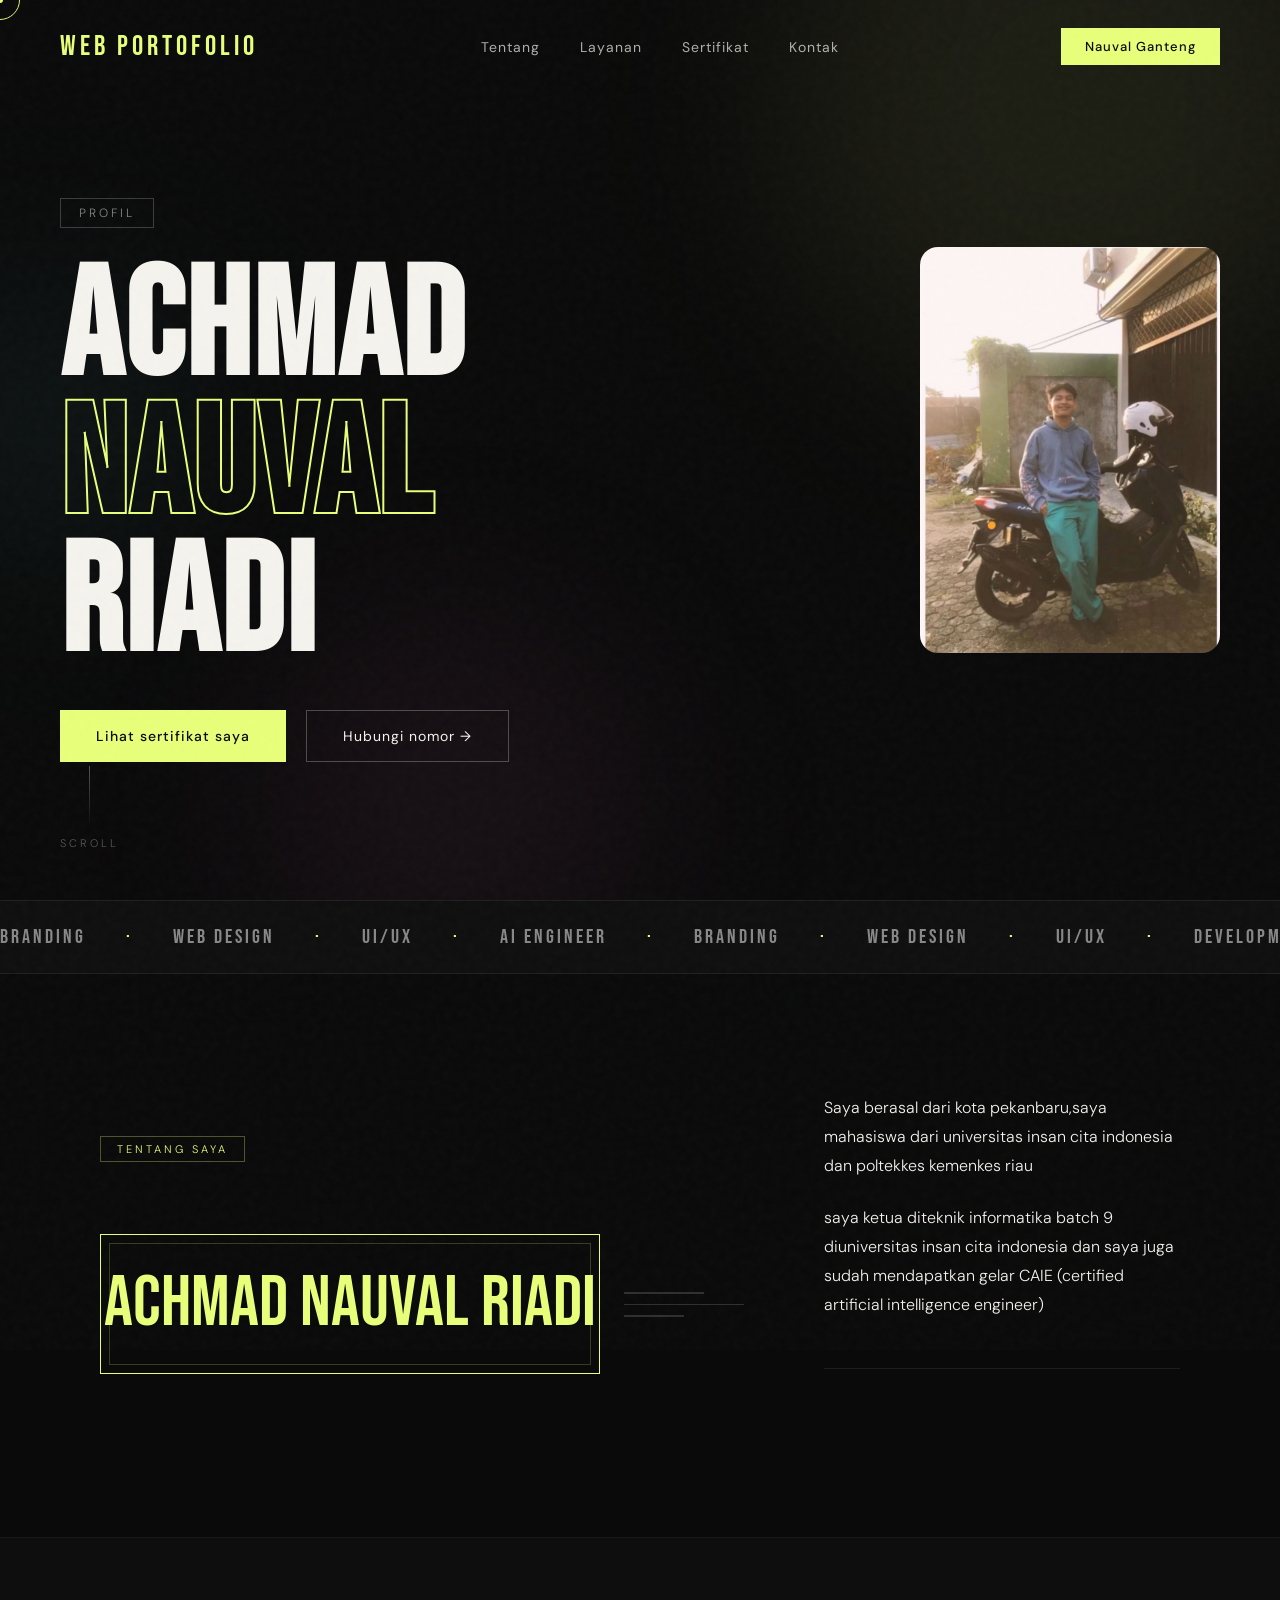
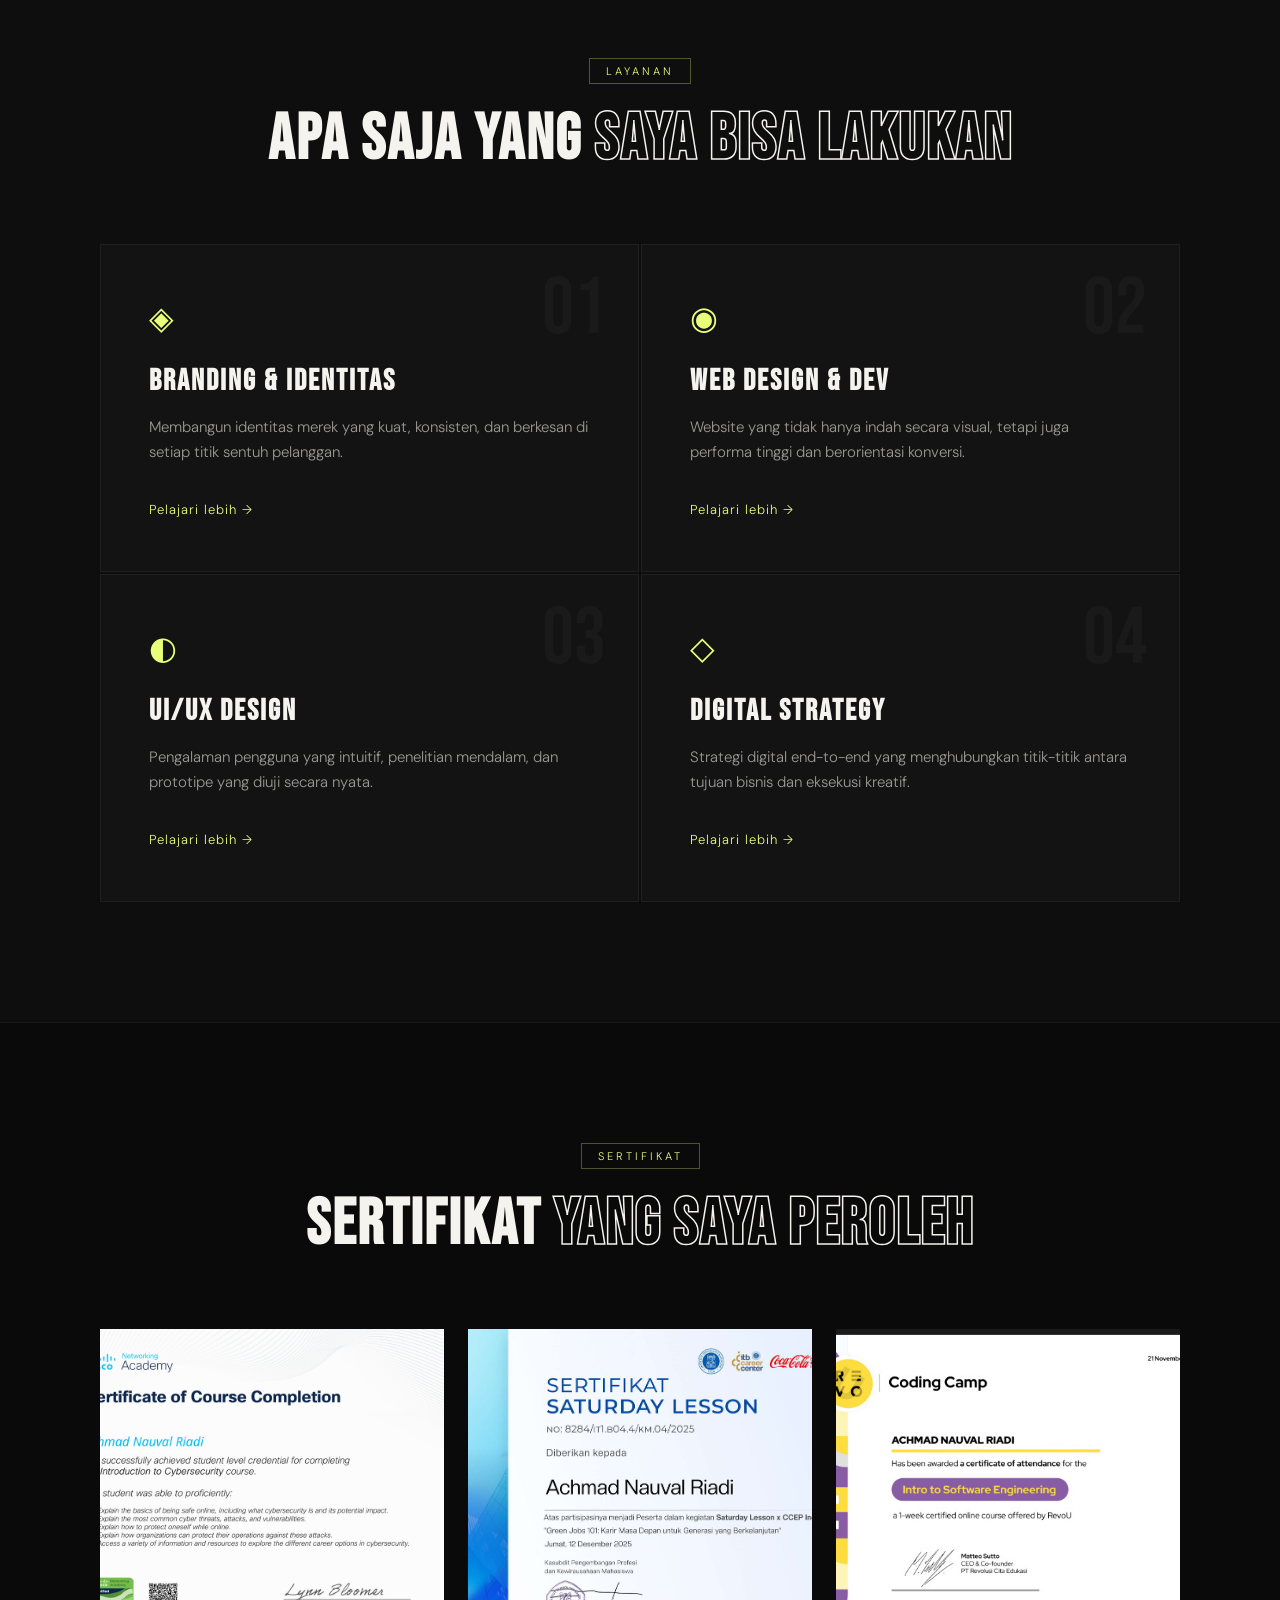
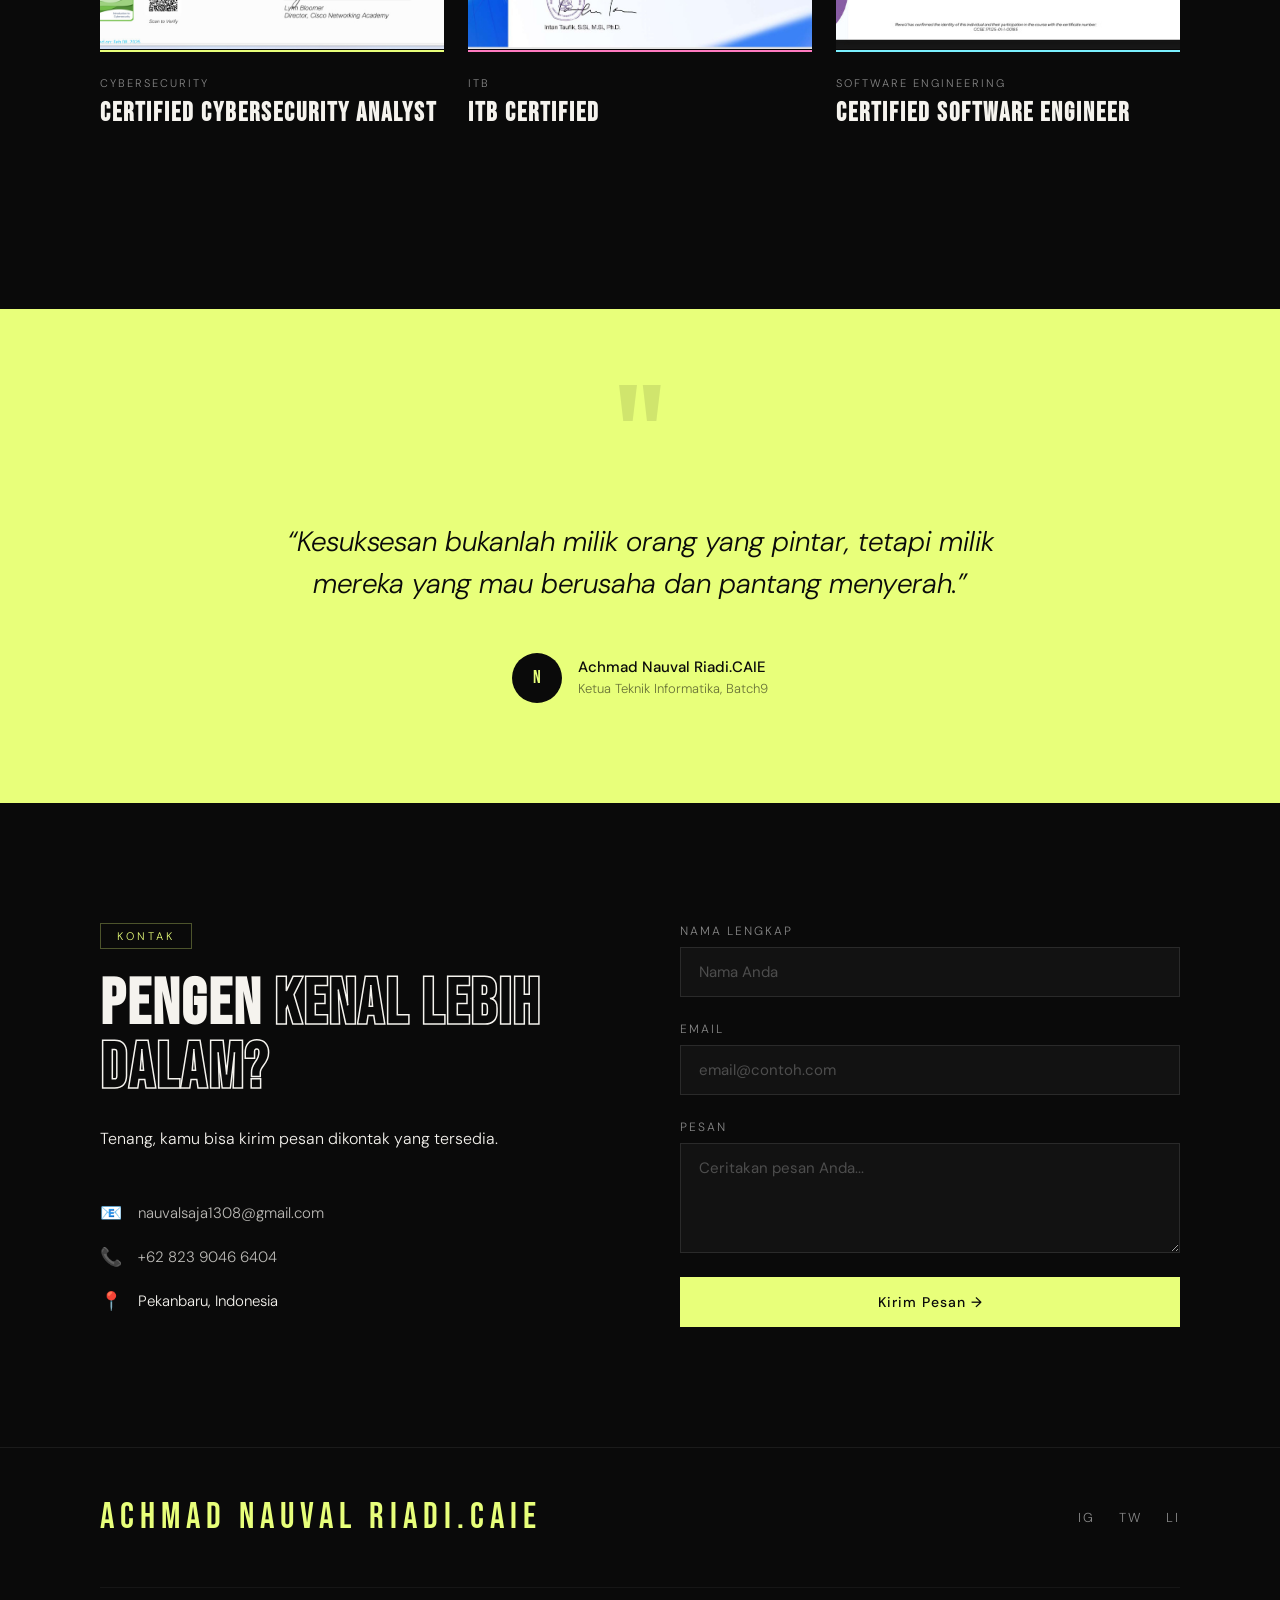
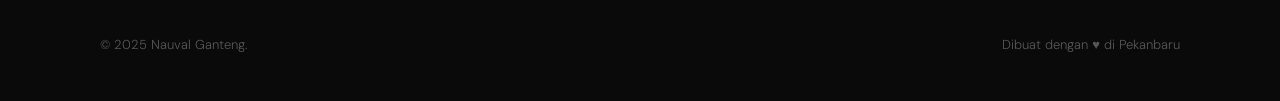
==== indext.html @ 3411b2d3 "first commit" ====
<!DOCTYPE html>
<html lang="id">
<head>
  <meta charset="UTF-8" />
  <meta name="viewport" content="width=device-width, initial-scale=1.0" />
  <title>WEB PORTOFOLIO </title>
  <link rel="stylesheet" href="style.css" />
  <link rel="preconnect" href="https://fonts.googleapis.com" />
  <link href="https://fonts.googleapis.com/css2?family=Bebas+Neue&family=DM+Sans:ital,wght@0,300;0,400;0,500;1,300&display=swap" rel="stylesheet" />
</head>
<body>

  <!-- Custom Cursor -->
  <div class="cursor" id="cursor"></div>
  <div class="cursor-dot" id="cursorDot"></div>

  <!-- Noise Overlay -->
  <div class="noise"></div>

  <!-- Navigation -->
  <nav class="nav" id="nav">
    <div class="nav-logo">WEB PORTOFOLIO</div>
    <ul class="nav-links">
      <li><a href="#about">Tentang</a></li>
      <li><a href="#services">Layanan</a></li>
      <li><a href="#work">Sertifikat</a></li>
      <li><a href="#contact">Kontak</a></li>
    </ul>
    <button class="nav-cta">Nauval Ganteng</button>
    <div class="hamburger" id="hamburger">
      <span></span><span></span>
    </div>
  </nav>

  <!-- Mobile Menu -->
  <div class="mobile-menu" id="mobileMenu">
    <ul>
      <li><a href="#about">Tentang</a></li>
      <li><a href="#services">Layanan</a></li>
      <li><a href="#work">sertifikat</a></li>
      <li><a href="#contact">Kontak</a></li>
    </ul>
  </div>

  <!-- Hero -->
  <section class="hero" id="hero">
    <div class="hero-bg">
      <div class="orb orb1"></div>
      <div class="orb orb2"></div>
      <div class="orb orb3"></div>
    </div>
    <img src="Images/Achmad Nauval Riadi.jpg" alt="Achmad Nauval Riadi" class="img-Right" height="200" />
    <div class="hero-content">
      <div class="hero-tag reveal">Profil</div>
      <h1 class="hero-title">
        <span class="line reveal">Achmad</span>
        <span class="line reveal delay-1 accent-outline">Nauval</span>
        <span class="line reveal delay-2 ">Riadi</span>
      </h1>
      <div class="hero-actions reveal delay-4">
        <button class="btn-primary" onclick="scrollToSection('work')">Lihat sertifikat saya</button>
        <button class="btn-ghost" onclick="scrollToSection('contact')">Hubungi nomor →</button>
      </div>
    </div>
    <div class="hero-scroll">
      <div class="scroll-line"></div>
      <span>Scroll</span>
    </div>
    </div>
  </section>

  <!-- Marquee -->
  <div class="marquee-section">
    <div class="marquee-track">
      <span>Branding</span><span>·</span>
      <span>Web Design</span><span>·</span>
      <span>UI/UX</span><span>·</span>
      <span>AI ENGINEER</span><span>·</span>
      <span>Branding</span><span>·</span>
      <span>Web Design</span><span>·</span>
      <span>UI/UX</span><span>·</span>
      <span>Development</span><span>·</span>
      <span>Branding</span><span>·</span>
      <span>Web Design</span><span>·</span>
      <span>UI/UX</span><span>·</span>
      <span>AI ENGINEER</span><span>·</span>
      <span>Branding</span><span>·</span>
      <span>Web Design</span><span>·</span>
      <span>UI/UX</span><span>·</span>
      <span>Development</span><span>·</span>
      <span>Branding</span><span>·</span>
      <span>Web Design</span><span>·</span>
      <span>UI/UX</span><span>·</span>
      <span>AI ENGINEER</span><span>·</span>
    </div>
  </div>

  <!-- About -->
  <section class="about" id="about">
    <div class="container">
      <div class="about-grid">
        <div class="about-left">
          <div class="section-tag reveal">Tentang Saya</div>
          <div class="about-visual reveal">
            <div class="visual-box">
              <div class="visual-inner">
                <span>Achmad Nauval Riadi</span>
              </div>
            </div>
            <div class="visual-lines">
              <div class="vline"></div>
              <div class="vline"></div>
              <div class="vline"></div>
            </div>
          </div>
        </div>
        <div class="about-right">
          <p class="about-text reveal">Saya berasal dari kota pekanbaru,saya mahasiswa dari universitas insan cita indonesia dan poltekkes kemenkes riau</p>
          <p class="about-text reveal delay-1">saya ketua diteknik informatika batch 9 diuniversitas insan cita indonesia dan saya juga sudah mendapatkan gelar  CAIE (certified artificial intelligence engineer)</p>
          <div class="about-stats reveal delay-2">
            <div class="stat">
            </div>
          </div>
        </div>
      </div>
    </div>
  </section>

  <!-- Services -->
  <section class="services" id="services">
    <div class="container">
      <div class="section-header">
        <div class="section-tag reveal">Layanan</div>
        <h2 class="section-title reveal">Apa Saja  yang <em>Saya Bisa lakukan</em></h2>
      </div>
      <div class="services-grid">
        <div class="service-card reveal" data-index="01">
          <div class="service-icon">◈</div>
          <h3>Branding & Identitas</h3>
          <p>Membangun identitas merek yang kuat, konsisten, dan berkesan di setiap titik sentuh pelanggan.</p>
          <a href="#" class="service-link">Pelajari lebih →</a>
        </div>
        <div class="service-card reveal delay-1" data-index="02">
          <div class="service-icon">◉</div>
          <h3>Web Design & Dev</h3>
          <p>Website yang tidak hanya indah secara visual, tetapi juga performa tinggi dan berorientasi konversi.</p>
          <a href="#" class="service-link">Pelajari lebih →</a>
        </div>
        <div class="service-card reveal delay-2" data-index="03">
          <div class="service-icon">◐</div>
          <h3>UI/UX Design</h3>
          <p>Pengalaman pengguna yang intuitif, penelitian mendalam, dan prototipe yang diuji secara nyata.</p>
          <a href="#" class="service-link">Pelajari lebih →</a>
        </div>
        <div class="service-card reveal delay-3" data-index="04">
          <div class="service-icon">◇</div>
          <h3>Digital Strategy</h3>
          <p>Strategi digital end-to-end yang menghubungkan titik-titik antara tujuan bisnis dan eksekusi kreatif.</p>
          <a href="#" class="service-link">Pelajari lebih →</a>
        </div>
      </div>
    </div>
  </section>

  <!-- Work -->
  <section class="work" id="work">
    <div class="container">
      <div class="section-header">
        <div class="section-tag reveal">Sertifikat</div>
        <h2 class="section-title reveal">Sertifikat  <em>yang saya peroleh</em></h2>
      </div>
      <div class="work-grid">
        <!-- Sertifikat 1 -->
        <div class="work-card reveal delay-1">
          <div class="work-img">
            <img src="Image/cybersecurity.jpg" alt="Sertifikat Cybersecurity" style="width: 100%; height: 100%; object-fit: cover;" />
          </div>
          <div class="work-info" style="--c: var(--accent);">
            <span class="work-cat">Cybersecurity</span>
            <h3>Certified Cybersecurity Analyst </h3>
          </div>
        </div>
        <!-- Sertifikat 2 -->
        <div class="work-card reveal delay-2">
          <div class="work-img">
            <img src="Image/sertifikat itb.jpg" alt="Sertifikat ITB" style="width: 100%; height: 100%; object-fit: cover;" />
          </div>
          <div class="work-info" style="--c: var(--accent2);">
            <span class="work-cat">ITB</span>
            <h3>ITB Certified </h3>
          </div>
        </div>
        <!-- Sertifikat 3 -->
        <div class="work-card reveal delay-3">
          <div class="work-img">
            <img src="Image/software Engineer.jpg" alt="Sertifikat Software Engineer" style="width: 100%; height: 100%; object-fit: cover;" />
          </div>
          <div class="work-info" style="--c: #7af0ff;">
            <span class="work-cat">Software Engineering</span>
            <h3>Certified Software Engineer </h3>
          </div>
        </div>
      </div>
    </div>
  </section>

  <!-- Testimonial -->
  <section class="testimonial">
    <div class="container">
      <div class="testimonial-inner reveal">
        <div class="quote-mark">"</div>
        <blockquote>“Kesuksesan bukanlah milik orang yang pintar, tetapi milik mereka yang mau berusaha dan pantang menyerah.”</blockquote>
        <div class="testimonial-author">
          <div class="author-avatar">N</div>
          <div>
            <strong>Achmad Nauval Riadi.CAIE</strong>
            <span>Ketua Teknik Informatika, Batch9</span>
          </div>
        </div>
      </div>
    </div>
  </section>

  <!-- Contact -->
  <section class="contact" id="contact">
    <div class="container">
      <div class="contact-grid">
        <div class="contact-left">
          <div class="section-tag reveal">Kontak</div>
          <h2 class="section-title reveal">Pengen <em>Kenal lebih dalam?</em></h2>
          <p class="reveal delay-1">Tenang, kamu bisa kirim pesan dikontak yang tersedia.</p>
          <div class="contact-info reveal delay-2">
            <div class="contact-item">
              <span>📧</span>
              <a href="mailto:nauvalsaja1308@gmail.com">nauvalsaja1308@gmail.com</a>
            </div>
            <div class="contact-item">
              <span>📞</span>
              <a href="tel:+6282390466404">+62 823 9046 6404</a>
            </div>
            <div class="contact-item">
              <span>📍</span>
              <span>Pekanbaru, Indonesia</span>
            </div>
          </div>
        </div>
        <div class="contact-right reveal delay-1">
          <form class="contact-form" id="contactForm">
            <div class="form-group">
              <label>Nama Lengkap</label>
              <input type="text" name="name" placeholder="Nama Anda" required />
            </div>
            <div class="form-group">
              <label>Email</label>
              <input type="email" name="email" placeholder="email@contoh.com" required />
            </div>
             <div class="form-group">
              <label>Pesan</label>
              <textarea name="message" rows="4" placeholder="Ceritakan pesan Anda..."></textarea>
            </div>
            <button type="submit" class="btn-primary full-width">Kirim Pesan →</button>
          </form>
        </div>
      </div>
    </div>
  </section>

  <!-- Footer -->
  <footer class="footer">
    <div class="container">
      <div class="footer-top">
        <div class="footer-logo">Achmad Nauval Riadi.CAIE</div>
        <div class="footer-social">
          <a href="#">IG</a>
          <a href="#">TW</a>
          <a href="#">LI</a>
        </div>
      </div>
      <div class="footer-bottom">
        <span>© 2025 Nauval Ganteng.</span>
        <span>Dibuat dengan ♥ di Pekanbaru</span>
      </div>
    </div>
  </footer>

  <script src="script.js"></script>
</body>
</html>
---- style.css ----
/* ==========================================
   NEXUS — Modern Digital Agency CSS
   ========================================== */

:root {
  --black: #0a0a0a;
  --white: #f5f3ee;
  --accent: #e8ff7a;
  --accent2: #ff7ac0;
  --gray: #1e1e1e;
  --gray-mid: #3a3a3a;
  --gray-light: #888;
  --font-display: 'Bebas Neue', sans-serif;
  --font-body: 'DM Sans', sans-serif;
  --ease: cubic-bezier(0.23, 1, 0.32, 1);
}

*, *::before, *::after {
  margin: 0;
  padding: 0;
  box-sizing: border-box;
}

html {
  scroll-behavior: smooth;
  font-size: 16px;
}

body {
  background: var(--black);
  color: var(--white);
  font-family: var(--font-body);
  font-weight: 300;
  overflow-x: hidden;
  cursor: none;
}

/* ==========================================
   CUSTOM CURSOR
   ========================================== */
.cursor {
  width: 40px;
  height: 40px;
  border: 1.5px solid var(--accent);
  border-radius: 50%;
  position: fixed;
  top: 0; left: 0;
  pointer-events: none;
  z-index: 9999;
  transition: transform 0.15s var(--ease), opacity 0.3s;
  transform: translate(-50%, -50%);
  mix-blend-mode: difference;
}

.cursor-dot {
  width: 6px;
  height: 6px;
  background: var(--accent);
  border-radius: 50%;
  position: fixed;
  top: 0; left: 0;
  pointer-events: none;
  z-index: 10000;
  transform: translate(-50%, -50%);
  transition: transform 0.05s;
}

body:hover .cursor { opacity: 1; }

/* ==========================================
   NOISE OVERLAY
   ========================================== */
.noise {
  position: fixed;
  inset: -50%;
  width: 200%;
  height: 200%;
  background-image: url("data:image/svg+xml,%3Csvg viewBox='0 0 256 256' xmlns='http://www.w3.org/2000/svg'%3E%3Cfilter id='noise'%3E%3CfeTurbulence type='fractalNoise' baseFrequency='0.9' numOctaves='4' stitchTiles='stitch'/%3E%3C/filter%3E%3Crect width='100%25' height='100%25' filter='url(%23noise)'/%3E%3C/svg%3E");
  opacity: 0.028;
  pointer-events: none;
  z-index: 9000;
  animation: noiseAnim 0.2s steps(1) infinite;
}

@keyframes noiseAnim {
  0%   { transform: translate(0, 0); }
  25%  { transform: translate(-5%, 5%); }
  50%  { transform: translate(5%, -5%); }
  75%  { transform: translate(-3%, 3%); }
}

/* ==========================================
   NAVIGATION
   ========================================== */
.nav {
  position: fixed;
  top: 0; left: 0; right: 0;
  display: flex;
  align-items: center;
  justify-content: space-between;
  padding: 28px 60px;
  z-index: 1000;
  transition: padding 0.4s var(--ease), background 0.4s;
}

.nav.scrolled {
  padding: 18px 60px;
  background: rgba(10,10,10,0.9);
  backdrop-filter: blur(20px);
  border-bottom: 1px solid rgba(255,255,255,0.06);
}

.nav-logo {
  font-family: var(--font-display);
  font-size: 28px;
  letter-spacing: 4px;
  color: var(--accent);
}

.nav-links {
  display: flex;
  list-style: none;
  gap: 40px;
}

.nav-links a {
  text-decoration: none;
  color: var(--white);
  font-size: 14px;
  letter-spacing: 1px;
  font-weight: 400;
  opacity: 0.7;
  transition: opacity 0.3s;
  position: relative;
}

.nav-links a::after {
  content: '';
  position: absolute;
  bottom: -4px;
  left: 0;
  width: 0;
  height: 1px;
  background: var(--accent);
  transition: width 0.3s var(--ease);
}

.nav-links a:hover { opacity: 1; }
.nav-links a:hover::after { width: 100%; }

.nav-cta {
  background: var(--accent);
  color: var(--black);
  border: none;
  padding: 10px 24px;
  font-family: var(--font-body);
  font-weight: 500;
  font-size: 13px;
  letter-spacing: 1px;
  cursor: none;
  transition: all 0.3s var(--ease);
}

.nav-cta:hover {
  background: var(--white);
  transform: translateY(-2px);
}

.hamburger {
  display: none;
  flex-direction: column;
  gap: 6px;
  cursor: none;
}

.hamburger span {
  display: block;
  width: 26px;
  height: 1.5px;
  background: var(--white);
  transition: all 0.3s var(--ease);
}

/* Mobile Menu */
.mobile-menu {
  position: fixed;
  inset: 0;
  background: var(--black);
  z-index: 900;
  display: flex;
  align-items: center;
  justify-content: center;
  transform: translateX(-100%);
  transition: transform 0.5s var(--ease);
}

.mobile-menu.open { transform: translateX(0); }

.mobile-menu ul {
  list-style: none;
  text-align: center;
}

.mobile-menu ul li {
  margin: 20px 0;
}

.mobile-menu ul li a {
  font-family: var(--font-display);
  font-size: 56px;
  color: var(--white);
  text-decoration: none;
  letter-spacing: 3px;
  transition: color 0.3s;
}

.mobile-menu ul li a:hover { color: var(--accent); }

/* ==========================================
   HERO
   ========================================== */
.hero {
  min-height: 100vh;
  display: flex;
  align-items: center;
  position: relative;
  overflow: hidden;
  padding: 140px 60px 80px;
}

.hero-bg {
  position: absolute;
  inset: 0;
  overflow: hidden;
}

.orb {
  position: absolute;
  border-radius: 50%;
  filter: blur(100px);
}

.orb1 {
  width: 600px;
  height: 600px;
  background: rgba(232,255,122,0.08);
  top: -200px;
  right: -100px;
  animation: orbFloat 8s ease-in-out infinite;
}

.orb2 {
  width: 400px;
  height: 400px;
  background: rgba(255,122,192,0.06);
  bottom: -100px;
  left: 20%;
  animation: orbFloat 10s ease-in-out infinite reverse;
}

.orb3 {
  width: 300px;
  height: 300px;
  background: rgba(122,240,255,0.05);
  top: 30%;
  left: -100px;
  animation: orbFloat 12s ease-in-out infinite 2s;
}

@keyframes orbFloat {
  0%, 100% { transform: translateY(0) scale(1); }
  50% { transform: translateY(-40px) scale(1.05); }
}

.hero-content {
  position: relative;
  z-index: 2;
  max-width: 900px;
}

.hero-tag {
  display: inline-block;
  border: 1px solid rgba(255,255,255,0.2);
  padding: 6px 18px;
  font-size: 12px;
  letter-spacing: 3px;
  text-transform: uppercase;
  margin-bottom: 32px;
  color: var(--gray-light);
}

.hero-title {
  font-family: var(--font-display);
  font-size: clamp(72px, 12vw, 160px);
  line-height: 0.9;
  letter-spacing: 2px;
  margin-bottom: 36px;
  display: block;
}

.hero-title .line {
  display: block;
}

.hero-title .accent-outline {
  -webkit-text-stroke: 2px var(--accent);
  color: transparent;
}

/* ==========================================
   HERO IMAGE
   ========================================== */
.img-Right {
  position: absolute;
  top: 50%;
  right: 60px;
  transform: translateY(-50%);
  width: 300px;
  height: auto;
  border-radius: 18px;
  object-fit: cover;
  z-index: 1;
}

@media (max-width: 1024px) {
  .img-Right {
    right: 40px;
    width: 250px;
  }
}

@media (max-width: 768px) {
  .img-Right {
    width: 180px;
    position: relative;
    right: auto;
    margin-top: 24px;
    transform: none;
  }
}

.hero-desc {
  font-size: 18px;
  line-height: 1.7;
  opacity: 0.65;
  max-width: 520px;
  margin-bottom: 48px;
}

.hero-actions {
  display: flex;
  gap: 20px;
  flex-wrap: wrap;
}

.btn-primary {
  background: var(--accent);
  color: var(--black);
  border: none;
  padding: 16px 36px;
  font-family: var(--font-body);
  font-weight: 500;
  font-size: 14px;
  letter-spacing: 1px;
  cursor: none;
  transition: all 0.3s var(--ease);
  position: relative;
  overflow: hidden;
}

.btn-primary::before {
  content: '';
  position: absolute;
  inset: 0;
  background: var(--white);
  transform: translateX(-110%);
  transition: transform 0.4s var(--ease);
}

.btn-primary:hover::before { transform: translateX(0); }
.btn-primary span, .btn-primary { position: relative; z-index: 1; }
.btn-primary:hover { transform: translateY(-3px); box-shadow: 0 12px 40px rgba(232,255,122,0.25); }

.btn-ghost {
  background: transparent;
  color: var(--white);
  border: 1px solid rgba(255,255,255,0.25);
  padding: 16px 36px;
  font-family: var(--font-body);
  font-weight: 400;
  font-size: 14px;
  letter-spacing: 1px;
  cursor: none;
  transition: all 0.3s var(--ease);
}

.btn-ghost:hover {
  border-color: var(--white);
  transform: translateY(-3px);
}

.full-width { width: 100%; }

.hero-scroll {
  position: absolute;
  bottom: 50px;
  left: 60px;
  display: flex;
  flex-direction: column;
  align-items: center;
  gap: 10px;
  font-size: 11px;
  letter-spacing: 3px;
  text-transform: uppercase;
  color: var(--gray-light);
  opacity: 0.6;
}

.scroll-line {
  width: 1px;
  height: 60px;
  background: linear-gradient(to bottom, var(--gray-light), transparent);
  animation: scrollAnim 1.5s ease-in-out infinite;
}

@keyframes scrollAnim {
  0%, 100% { opacity: 0; transform: scaleY(0); transform-origin: top; }
  50% { opacity: 1; transform: scaleY(1); }
}

.hero-counter {
  position: absolute;
  bottom: 50px;
  right: 60px;
  display: flex;
  gap: 48px;
  text-align: right;
}

.counter-item span.count {
  font-family: var(--font-display);
  font-size: 52px;
  color: var(--accent);
  line-height: 1;
}

.counter-item > span:not(.count) {
  font-family: var(--font-display);
  font-size: 52px;
  color: var(--accent);
}

.counter-item p {
  font-size: 12px;
  color: var(--gray-light);
  letter-spacing: 1px;
  margin-top: 4px;
}

/* ==========================================
   MARQUEE
   ========================================== */
.marquee-section {
  overflow: hidden;
  padding: 24px 0;
  border-top: 1px solid rgba(255,255,255,0.07);
  border-bottom: 1px solid rgba(255,255,255,0.07);
  background: rgba(255,255,255,0.02);
}

.marquee-track {
  display: flex;
  gap: 40px;
  white-space: nowrap;
  animation: marquee 18s linear infinite;
  font-family: var(--font-display);
  font-size: 20px;
  letter-spacing: 3px;
  color: var(--gray-light);
}

.marquee-track span:nth-child(even) {
  color: var(--accent);
}

@keyframes marquee {
  from { transform: translateX(0); }
  to { transform: translateX(-50%); }
}

/* ==========================================
   CONTAINER
   ========================================== */
.container {
  max-width: 1200px;
  margin: 0 auto;
  padding: 0 60px;
}

/* ==========================================
   SECTION STYLES
   ========================================== */
.section-tag {
  display: inline-block;
  border: 1px solid rgba(232,255,122,0.3);
  color: var(--accent);
  padding: 5px 16px;
  font-size: 11px;
  letter-spacing: 3px;
  text-transform: uppercase;
  margin-bottom: 24px;
}

.section-title {
  font-family: var(--font-display);
  font-size: clamp(42px, 5vw, 72px);
  letter-spacing: 2px;
  line-height: 1;
  margin-bottom: 24px;
}

.section-title em {
  font-style: normal;
  -webkit-text-stroke: 1.5px var(--white);
  color: transparent;
}

.section-header {
  text-align: center;
  margin-bottom: 72px;
}

/* ==========================================
   ABOUT
   ========================================== */
.about {
  padding: 120px 0;
}

.about-grid {
  display: grid;
  grid-template-columns: 1fr 1fr;
  gap: 80px;
  align-items: center;
}

.about-visual {
  display: flex;
  align-items: center;
  gap: 24px;
  margin-top: 48px;
}

.visual-box {
  width: 500px;
  height: 140px;
  border: 1.5px solid var(--accent);
  display: flex;
  align-items: center;
  justify-content: center;
  position: relative;
  flex-shrink: 0;
}

.visual-box::before {
  content: '';
  position: absolute;
  inset: 8px;
  border: 1px solid rgba(232,255,122,0.2);
}

.visual-inner {
  font-family: var(--font-display);
  font-size: 72px;
  color: var(--accent);
  line-height: 1;
}

.visual-lines {
  display: flex;
  flex-direction: column;
  gap: 10px;
}

.vline {
  height: 1.5px;
  background: rgba(255,255,255,0.15);
  animation: vlineGrow 2s ease-in-out infinite;
}

.vline:nth-child(1) { width: 80px; }
.vline:nth-child(2) { width: 120px; animation-delay: 0.3s; }
.vline:nth-child(3) { width: 60px; animation-delay: 0.6s; }

@keyframes vlineGrow {
  0%, 100% { opacity: 0.3; }
  50% { opacity: 1; }
}

.about-text {
  font-size: 16px;
  line-height: 1.8;
  opacity: 0.7;
  margin-bottom: 24px;
}

.about-stats {
  display: flex;
  gap: 48px;
  margin-top: 48px;
  padding-top: 48px;
  border-top: 1px solid rgba(255,255,255,0.08);
}

.stat strong {
  font-family: var(--font-display);
  font-size: 52px;
  color: var(--accent);
  display: block;
  line-height: 1;
}

.stat span {
  font-size: 13px;
  color: var(--gray-light);
  letter-spacing: 1px;
}

/* ==========================================
   SERVICES
   ========================================== */
.services {
  padding: 120px 0;
  background: rgba(255,255,255,0.015);
  border-top: 1px solid rgba(255,255,255,0.05);
  border-bottom: 1px solid rgba(255,255,255,0.05);
}

.services-grid {
  display: grid;
  grid-template-columns: repeat(2, 1fr);
  gap: 2px;
}

.service-card {
  padding: 52px 48px;
  background: rgba(255,255,255,0.02);
  border: 1px solid rgba(255,255,255,0.05);
  position: relative;
  overflow: hidden;
  transition: all 0.4s var(--ease);
  cursor: none;
}

.service-card::before {
  content: attr(data-index);
  position: absolute;
  top: 24px;
  right: 32px;
  font-family: var(--font-display);
  font-size: 80px;
  color: rgba(255,255,255,0.03);
  line-height: 1;
  transition: color 0.4s;
}

.service-card::after {
  content: '';
  position: absolute;
  bottom: 0;
  left: 0;
  width: 0;
  height: 2px;
  background: var(--accent);
  transition: width 0.5s var(--ease);
}

.service-card:hover {
  background: rgba(232,255,122,0.03);
  transform: translateY(-4px);
}

.service-card:hover::before { color: rgba(232,255,122,0.08); }
.service-card:hover::after { width: 100%; }

.service-icon {
  font-size: 32px;
  margin-bottom: 24px;
  color: var(--accent);
  display: block;
}

.service-card h3 {
  font-family: var(--font-display);
  font-size: 30px;
  letter-spacing: 2px;
  margin-bottom: 16px;
}

.service-card p {
  font-size: 15px;
  line-height: 1.7;
  opacity: 0.6;
  margin-bottom: 32px;
}

.service-link {
  color: var(--accent);
  text-decoration: none;
  font-size: 13px;
  letter-spacing: 1px;
  transition: letter-spacing 0.3s;
}

.service-link:hover { letter-spacing: 3px; }

/* ==========================================
   WORK
   ========================================== */
.work {
  padding: 120px 0;
}

.work-grid {
  display: grid;
  grid-template-columns: repeat(3, 1fr);
  gap: 24px;
  margin-bottom: 60px;
}

.work-card {
  overflow: hidden;
  cursor: none;
  transition: transform 0.4s var(--ease);
}

.work-card:hover { transform: translateY(-8px); }

.work-img {
  height: 320px;
  position: relative;
  overflow: hidden;
  display: flex;
  align-items: center;
  justify-content: center;
  transition: transform 0.5s var(--ease);
}

.work-card:hover .work-img { transform: scale(1.03); }

.work-placeholder {
  font-family: var(--font-display);
  font-size: 120px;
  color: rgba(255,255,255,0.05);
  transition: color 0.4s;
}

.work-card:hover .work-placeholder { color: rgba(255,255,255,0.1); }

.work-info {
  padding: 24px 0 0;
  border-top: 2px solid var(--c, var(--accent));
  margin-top: 1px;
}

.work-cat {
  font-size: 11px;
  letter-spacing: 2px;
  text-transform: uppercase;
  color: var(--gray-light);
  display: block;
  margin-bottom: 8px;
}

.work-info h3 {
  font-family: var(--font-display);
  font-size: 26px;
  letter-spacing: 2px;
}

.work-cta {
  text-align: center;
}

/* ==========================================
   TESTIMONIAL
   ========================================== */
.testimonial {
  padding: 100px 0;
  background: var(--accent);
}

.testimonial-inner {
  max-width: 800px;
  margin: 0 auto;
  text-align: center;
}

.quote-mark {
  font-family: var(--font-display);
  font-size: 160px;
  color: rgba(0,0,0,0.1);
  line-height: 0.5;
  margin-bottom: 32px;
}

blockquote {
  font-size: clamp(20px, 3vw, 28px);
  color: var(--black);
  line-height: 1.5;
  font-weight: 300;
  font-style: italic;
  margin-bottom: 48px;
}

.testimonial-author {
  display: flex;
  align-items: center;
  justify-content: center;
  gap: 16px;
}

.author-avatar {
  width: 50px;
  height: 50px;
  background: var(--black);
  color: var(--accent);
  border-radius: 50%;
  display: flex;
  align-items: center;
  justify-content: center;
  font-family: var(--font-display);
  font-size: 18px;
  letter-spacing: 1px;
}

.testimonial-author strong {
  display: block;
  color: var(--black);
  font-size: 15px;
  font-weight: 500;
  text-align: left;
}

.testimonial-author span {
  color: rgba(0,0,0,0.55);
  font-size: 13px;
}

/* ==========================================
   CONTACT
   ========================================== */
.contact {
  padding: 120px 0;
}

.contact-grid {
  display: grid;
  grid-template-columns: 1fr 1fr;
  gap: 80px;
  align-items: start;
}

.contact-left p {
  font-size: 16px;
  line-height: 1.8;
  opacity: 0.65;
  margin-bottom: 48px;
}

.contact-info {
  display: flex;
  flex-direction: column;
  gap: 20px;
}

.contact-item {
  display: flex;
  align-items: center;
  gap: 16px;
  font-size: 15px;
}

.contact-item span:first-child {
  font-size: 18px;
}

.contact-item a {
  color: var(--white);
  text-decoration: none;
  opacity: 0.75;
  transition: opacity 0.3s, color 0.3s;
}

.contact-item a:hover { opacity: 1; color: var(--accent); }

/* Form */
.contact-form {
  display: flex;
  flex-direction: column;
  gap: 24px;
}

.form-group {
  display: flex;
  flex-direction: column;
  gap: 8px;
}

.form-group label {
  font-size: 12px;
  letter-spacing: 2px;
  text-transform: uppercase;
  color: var(--gray-light);
}

.form-group input,
.form-group select,
.form-group textarea {
  background: rgba(255,255,255,0.03);
  border: 1px solid rgba(255,255,255,0.1);
  color: var(--white);
  padding: 14px 18px;
  font-family: var(--font-body);
  font-size: 15px;
  outline: none;
  transition: border-color 0.3s;
  resize: vertical;
}

.form-group select option {
  background: var(--gray);
}

.form-group input:focus,
.form-group select:focus,
.form-group textarea:focus {
  border-color: var(--accent);
}

.form-group input::placeholder,
.form-group textarea::placeholder {
  color: rgba(255,255,255,0.25);
}

/* ==========================================
   FOOTER
   ========================================== */
.footer {
  border-top: 1px solid rgba(255,255,255,0.07);
  padding: 48px 0;
}

.footer-top {
  display: flex;
  justify-content: space-between;
  align-items: center;
  margin-bottom: 48px;
  padding-bottom: 48px;
  border-bottom: 1px solid rgba(255,255,255,0.05);
}

.footer-logo {
  font-family: var(--font-display);
  font-size: 36px;
  letter-spacing: 6px;
  color: var(--accent);
}

.footer-social {
  display: flex;
  gap: 24px;
}

.footer-social a {
  color: var(--gray-light);
  text-decoration: none;
  font-size: 13px;
  letter-spacing: 2px;
  transition: color 0.3s;
}

.footer-social a:hover { color: var(--accent); }

.footer-bottom {
  display: flex;
  justify-content: space-between;
  font-size: 13px;
  color: var(--gray-light);
  opacity: 0.6;
}

/* ==========================================
   REVEAL ANIMATION
   ========================================== */
.reveal {
  opacity: 0;
  transform: translateY(40px);
  transition: opacity 0.8s var(--ease), transform 0.8s var(--ease);
}

.reveal.visible {
  opacity: 1;
  transform: translateY(0);
}

.delay-1 { transition-delay: 0.1s; }
.delay-2 { transition-delay: 0.2s; }
.delay-3 { transition-delay: 0.3s; }
.delay-4 { transition-delay: 0.4s; }

/* ==========================================
   RESPONSIVE
   ========================================== */
@media (max-width: 1024px) {
  .nav { padding: 24px 40px; }
  .nav.scrolled { padding: 16px 40px; }
  .hero { padding: 140px 40px 80px; }
  .container { padding: 0 40px; }
  .hero-counter { gap: 30px; }
}

@media (max-width: 768px) {
  body { cursor: auto; }
  .cursor, .cursor-dot { display: none; }

  .nav {
    padding: 20px 24px;
  }

  .nav.scrolled { padding: 14px 24px; }

  .nav-links, .nav-cta { display: none; }

  .hamburger { display: flex; }

  .hero {
    padding: 120px 24px 80px;
    flex-direction: column;
    justify-content: flex-start;
  }

  .hero-scroll { display: none; }

  .hero-counter {
    position: static;
    margin-top: 60px;
    gap: 32px;
    flex-wrap: wrap;
  }

  .counter-item span.count,
  .counter-item > span:not(.count) {
    font-size: 36px;
  }

  .container { padding: 0 24px; }

  .about-grid,
  .contact-grid {
    grid-template-columns: 1fr;
    gap: 48px;
  }

  .services-grid,
  .work-grid {
    grid-template-columns: 1fr;
  }

  .about { padding: 80px 0; }
  .services { padding: 80px 0; }
  .work { padding: 80px 0; }
  .contact { padding: 80px 0; }

  .footer-top {
    flex-direction: column;
    gap: 24px;
    text-align: center;
  }

  .footer-bottom {
    flex-direction: column;
    gap: 12px;
    text-align: center;
  }

  .about-stats {
    flex-direction: column;
    gap: 24px;
  }

  .hero-title { font-size: clamp(56px, 16vw, 100px); }
}

@media (max-width: 480px) {
  .hero-actions { flex-direction: column; }
  .btn-primary, .btn-ghost { width: 100%; text-align: center; }
  .testimonial { padding: 72px 0; }
  blockquote { font-size: 18px; }
}
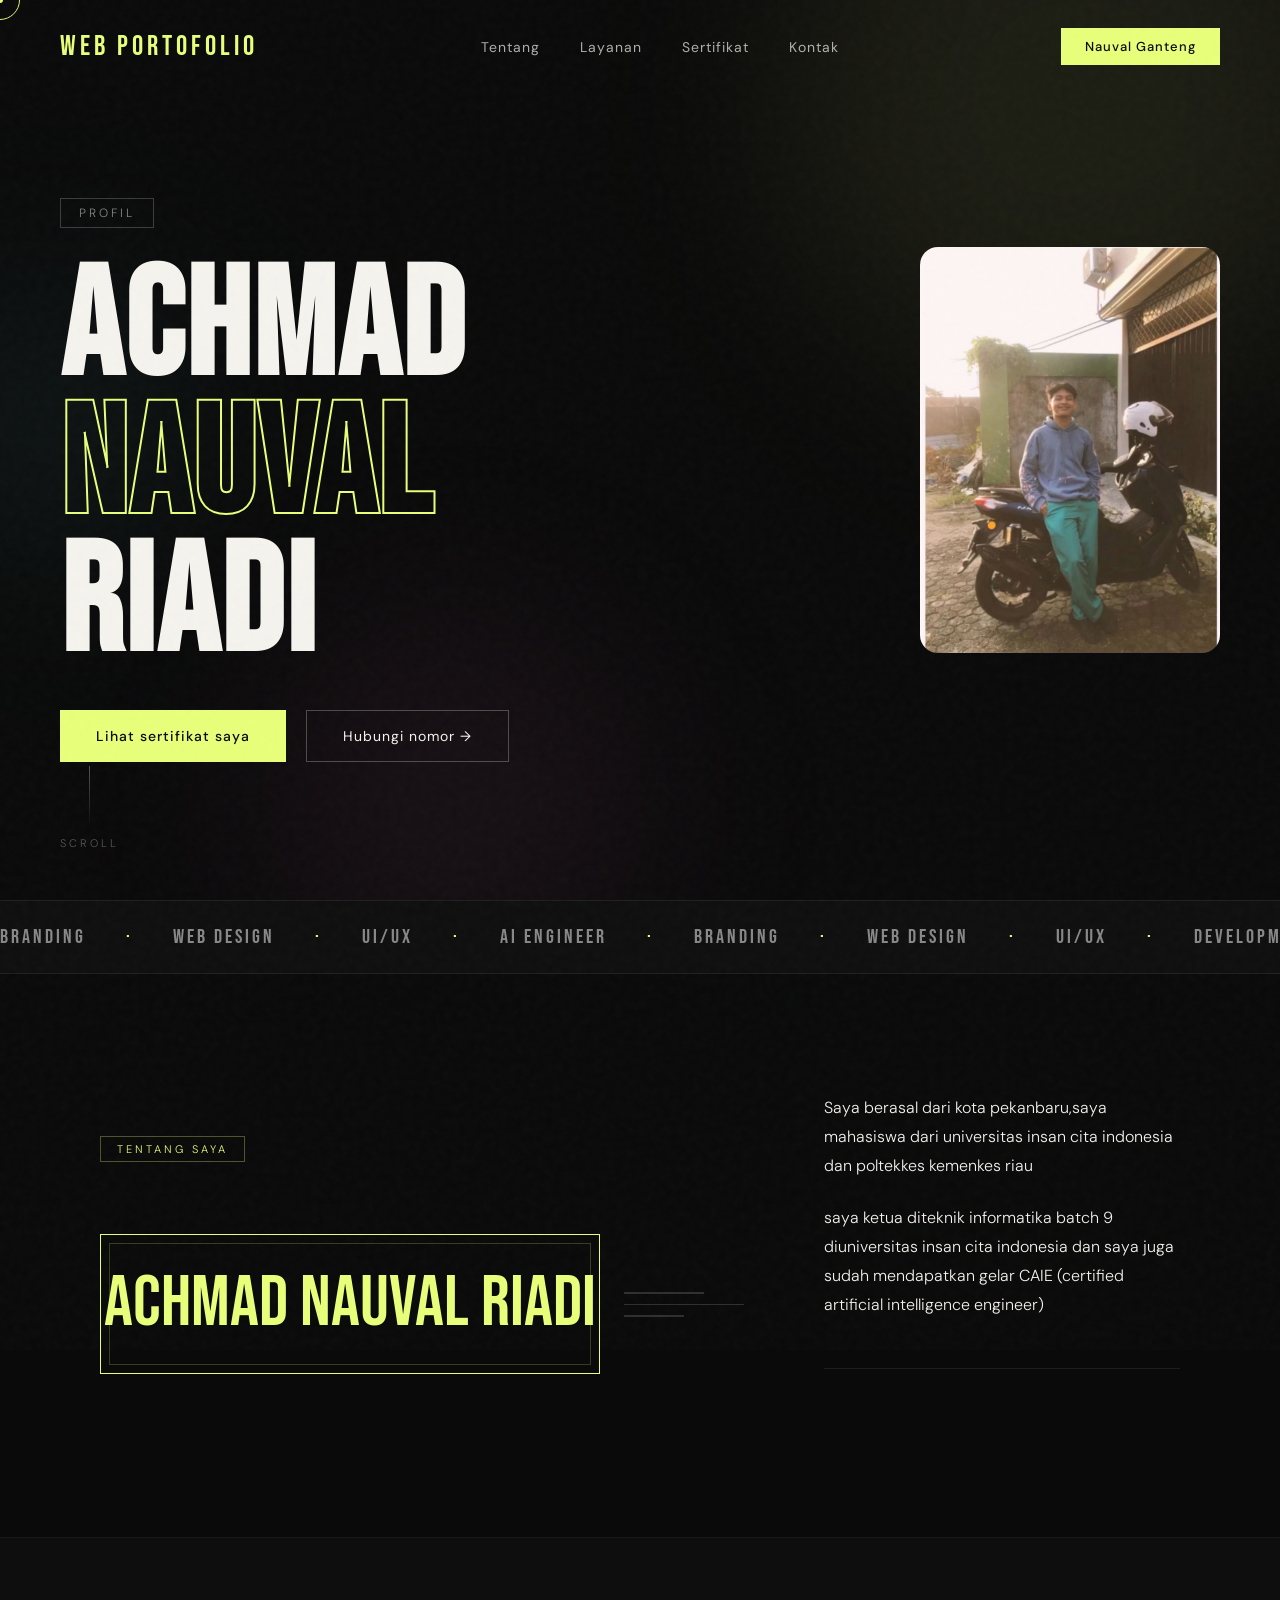
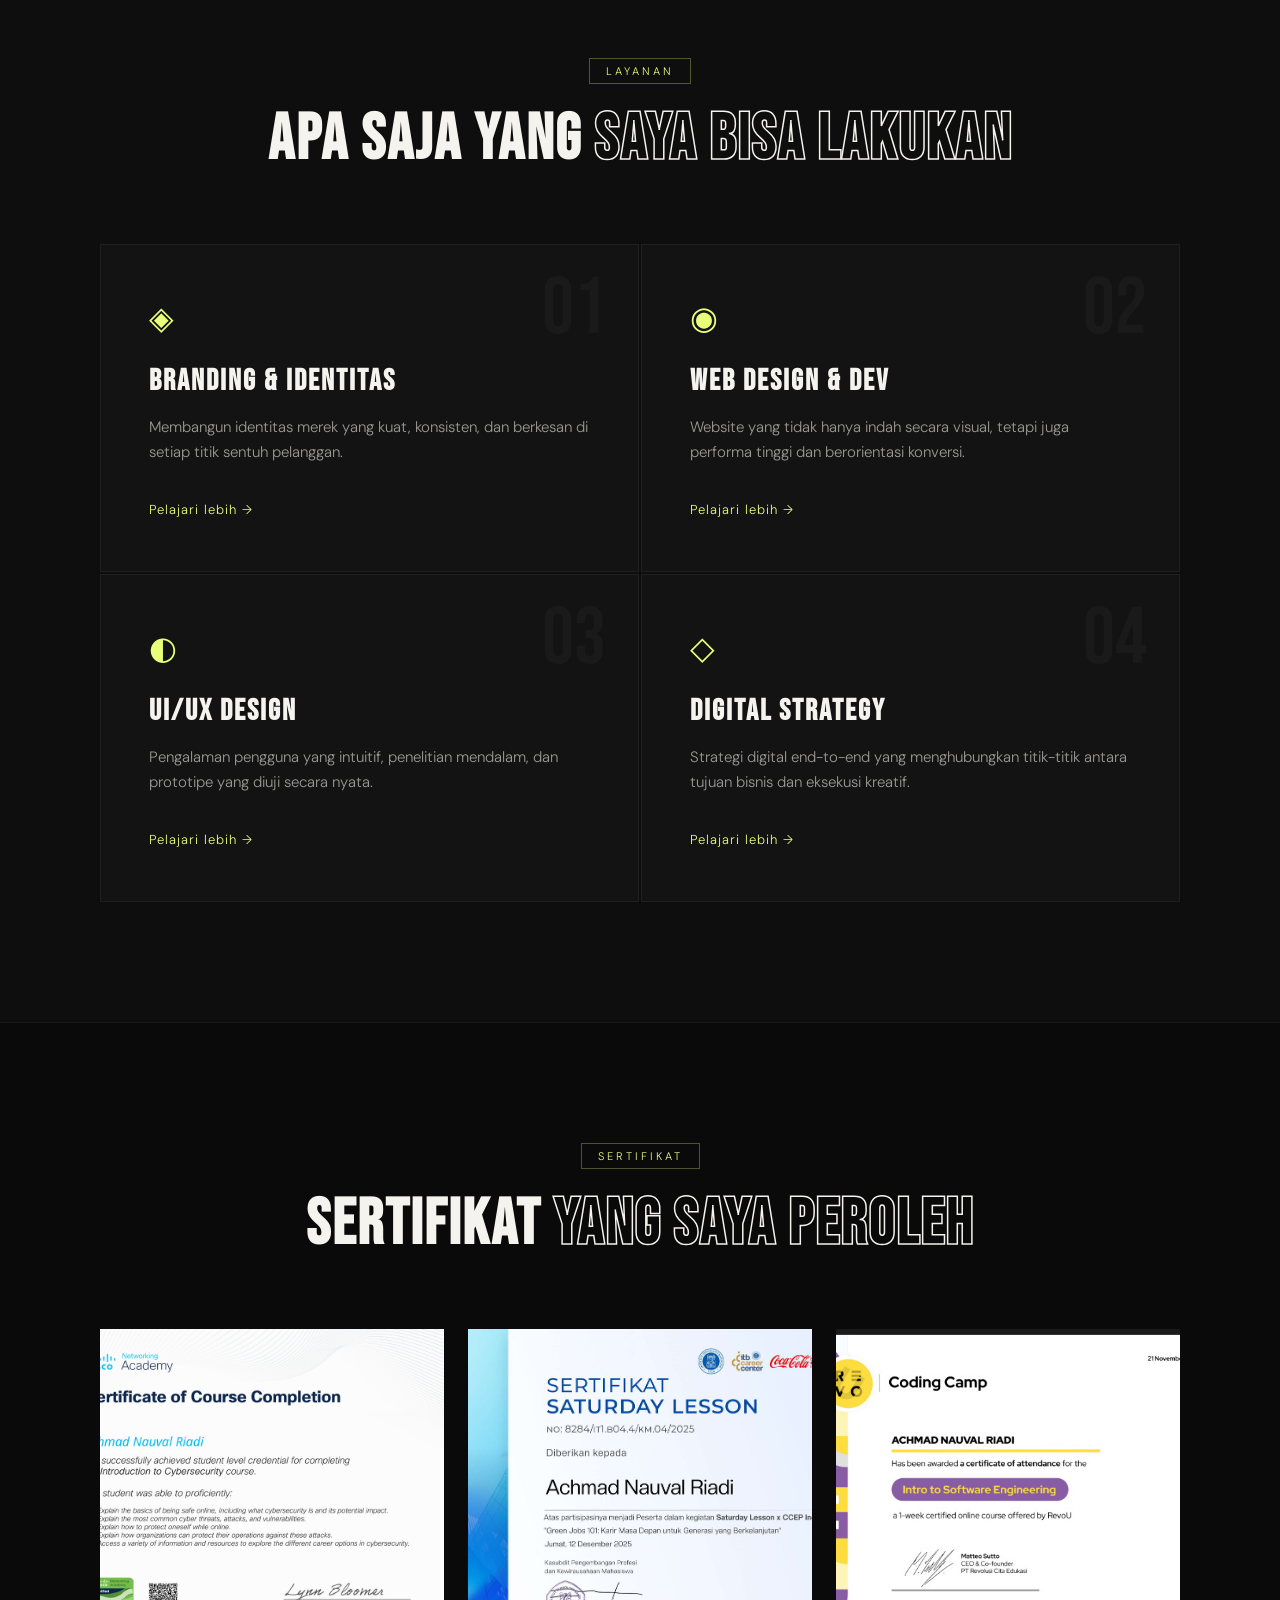
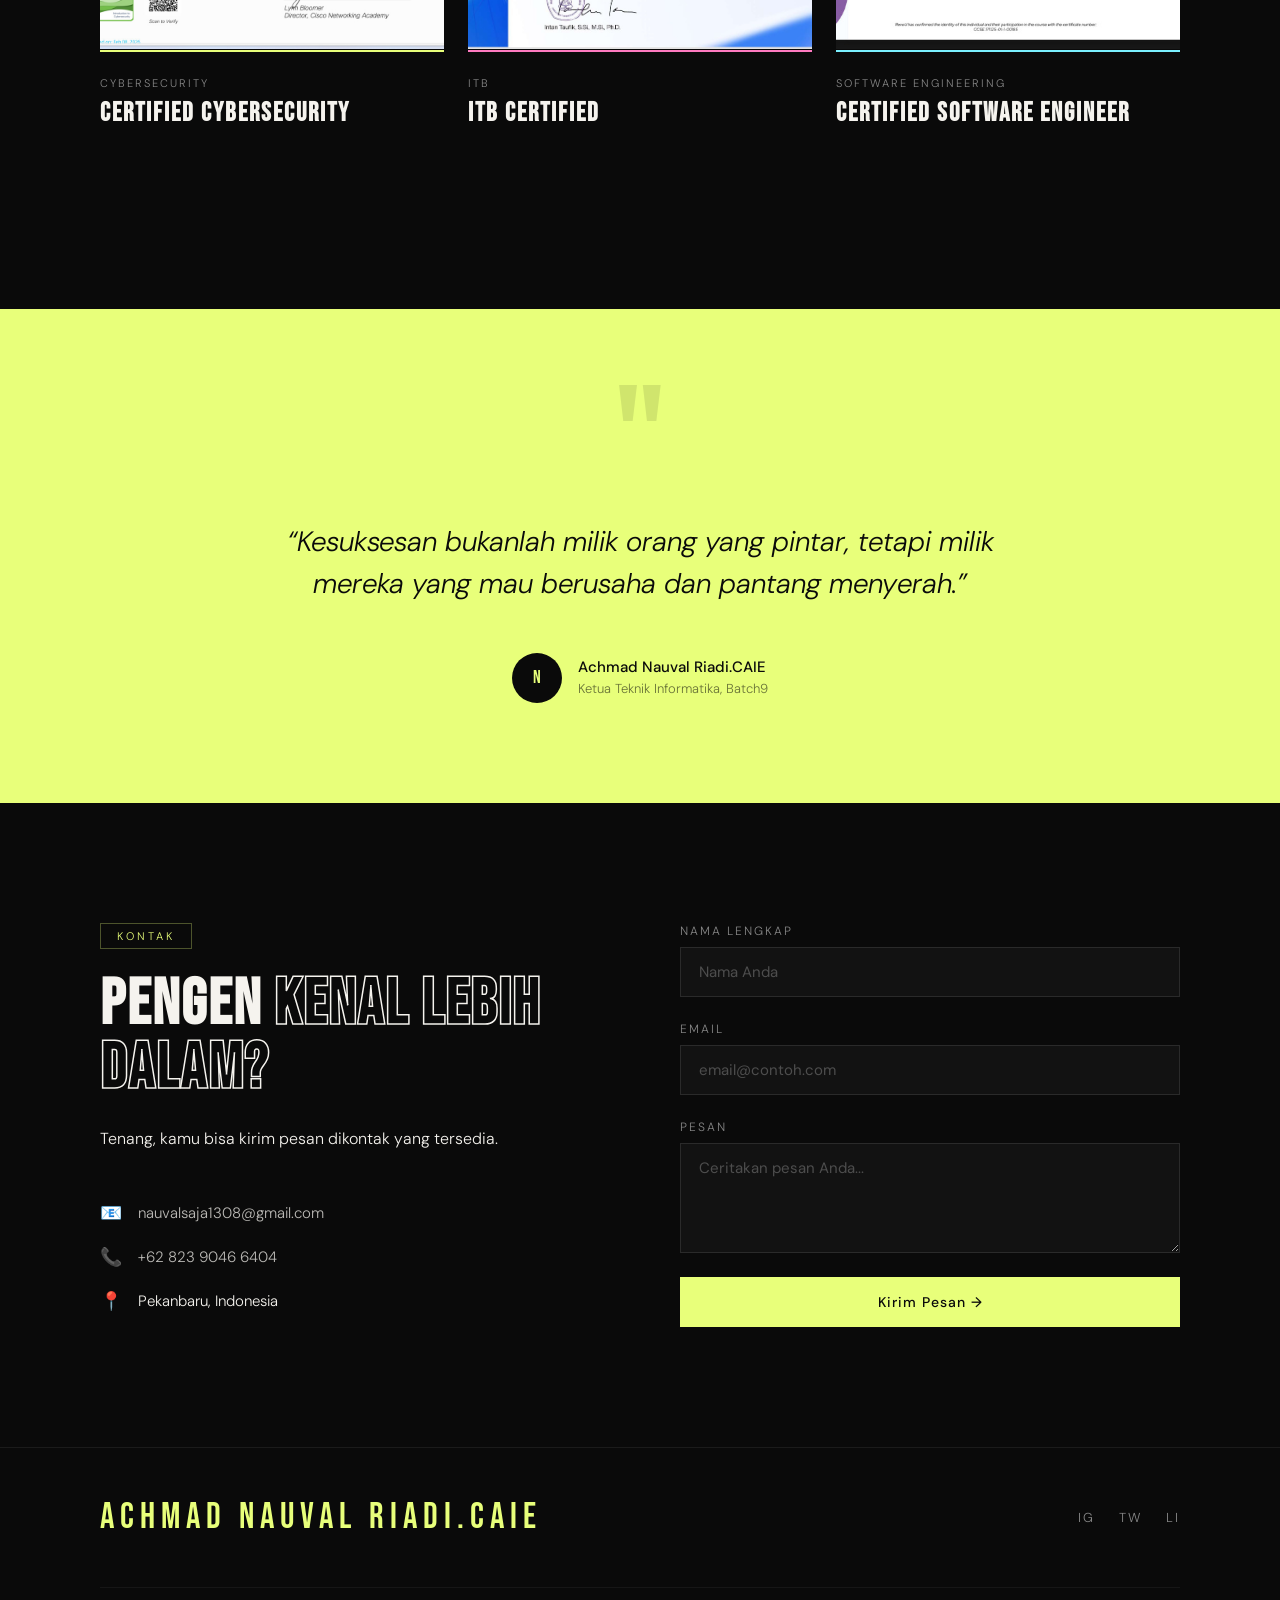
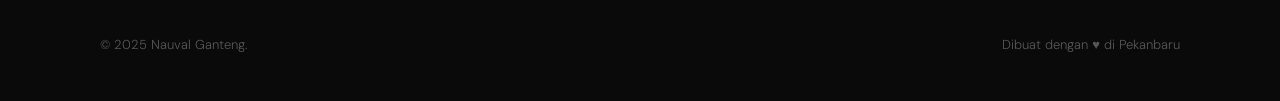
==== commit 2bcfe6e0: "first commit" ====
--- a/indext.html
+++ b/indext.html
@@ -177,7 +177,7 @@
           </div>
           <div class="work-info" style="--c: var(--accent);">
             <span class="work-cat">Cybersecurity</span>
-            <h3>Certified Cybersecurity Analyst </h3>
+            <h3>Certified Cybersecurity  </h3>
           </div>
         </div>
         <!-- Sertifikat 2 -->
